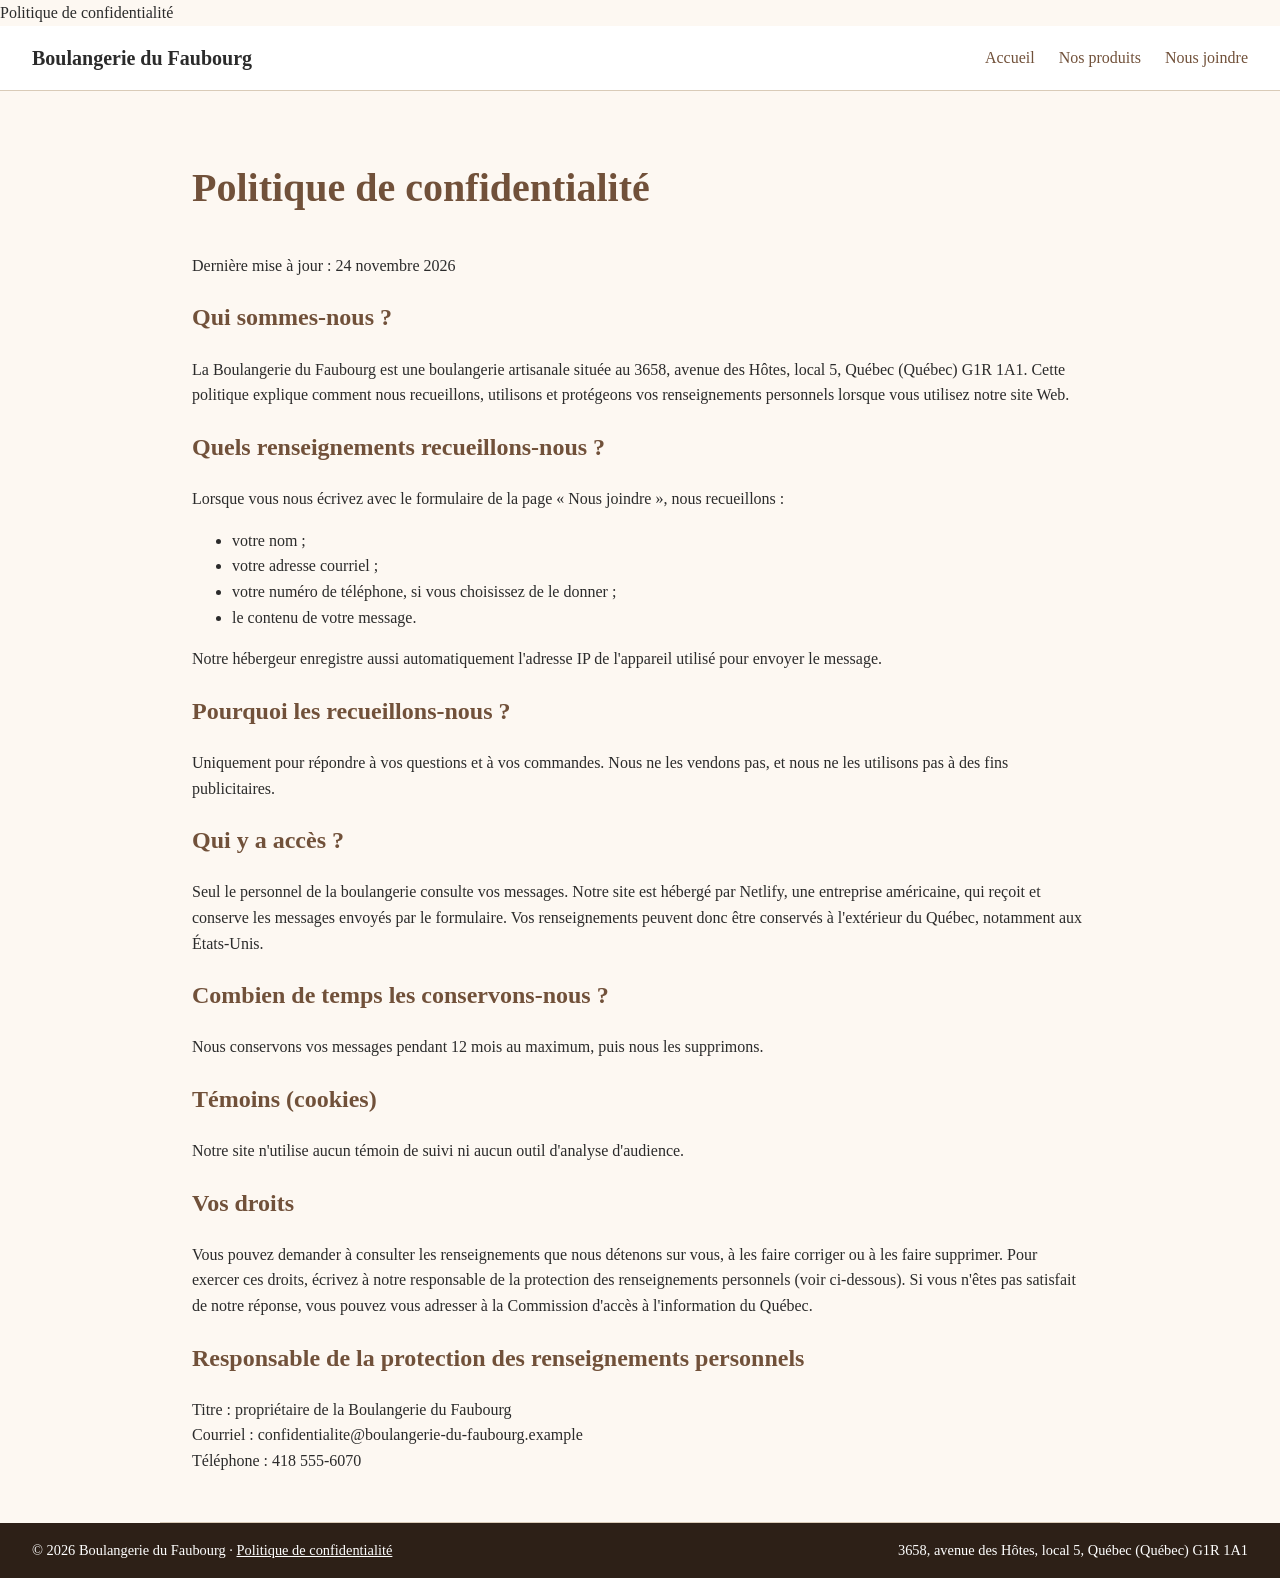
==== confidentialite.html @ 8bdb977d "Politique de confidentialité (Loi 25)" ====
<!DOCTYPE html>
<html lang="fr-CA">

<head>
    <meta charset="UTF-8">
    <meta name="viewport" content="width=device-width, initial-scale=1.0">
    <title>Politique de confidentialité | Boulangerie du Faubourg</title>
    <meta name="robots" content="noindex">
    Politique de confidentialité
    <link rel="stylesheet" href="style.css">
    <link rel="icon" href="favicon.svg" type="image/svg+xml">
</head>

<body>
    <header>
        <p><a href="index.html">Boulangerie du Faubourg</a></p>
        <nav>
            <ul>
                <li><a href="index.html">Accueil</a></li>
                <li><a href="produits.html">Nos produits</a></li>
                <li><a href="contact.html">Nous joindre</a></li>
            </ul>
        </nav>
    </header>

    <main>
        <section>
            <h1>Politique de confidentialité</h1>
            <p>Dernière mise à jour : 24 novembre 2026</p>

            <h2>Qui sommes-nous ?</h2>
            <p>La Boulangerie du Faubourg est une boulangerie artisanale située au 3658, avenue des Hôtes, local 5,
                Québec (Québec) G1R 1A1. Cette politique explique comment nous recueillons, utilisons et protégeons vos
                renseignements personnels lorsque vous utilisez notre site Web.</p>

            <h2>Quels renseignements recueillons-nous ?</h2>
            <p>Lorsque vous nous écrivez avec le formulaire de la page « Nous joindre », nous recueillons :</p>
            <ul>
                <li>votre nom ;</li>
                <li>votre adresse courriel ;</li>
                <li>votre numéro de téléphone, si vous choisissez de le donner ;</li>
                <li>le contenu de votre message.</li>
            </ul>
            <p>Notre hébergeur enregistre aussi automatiquement l'adresse IP de l'appareil utilisé pour envoyer le
                message.</p>

            <h2>Pourquoi les recueillons-nous ?</h2>
            <p>Uniquement pour répondre à vos questions et à vos commandes. Nous ne les vendons pas, et nous ne les
                utilisons pas à des fins publicitaires.</p>

            <h2>Qui y a accès ?</h2>
            <p>Seul le personnel de la boulangerie consulte vos messages. Notre site est hébergé par Netlify, une
                entreprise américaine, qui reçoit et conserve les messages envoyés par le formulaire. Vos renseignements
                peuvent donc être conservés à l'extérieur du Québec, notamment aux États-Unis.</p>

            <h2>Combien de temps les conservons-nous ?</h2>
            <p>Nous conservons vos messages pendant 12 mois au maximum, puis nous les supprimons.</p>

            <h2>Témoins (cookies)</h2>
            <p>Notre site n'utilise aucun témoin de suivi ni aucun outil d'analyse d'audience.</p>

            <h2>Vos droits</h2>
            <p>Vous pouvez demander à consulter les renseignements que nous détenons sur vous, à les faire corriger ou à
                les faire supprimer. Pour exercer ces droits, écrivez à notre responsable de la protection des
                renseignements personnels (voir ci-dessous). Si vous n'êtes pas satisfait de notre réponse, vous pouvez
                vous adresser à la Commission d'accès à l'information du Québec.</p>

            <h2>Responsable de la protection des renseignements personnels</h2>
            <p>Titre : propriétaire de la Boulangerie du Faubourg<br>
                Courriel : confidentialite@boulangerie-du-faubourg.example<br>
                Téléphone : 418 555-6070</p>
        </section>
    </main>

    <footer>
        <p>© 2026 Boulangerie du Faubourg · <a href="confidentialite.html">Politique de confidentialité</a></p>
        <p>3658, avenue des Hôtes, local 5, Québec (Québec) G1R 1A1</p>
    </footer>

</body>

</html>
---- style.css ----
*,
*::before,
*::after {
    box-sizing: border-box;
}

body {
    font-family: Georgia, serif;
    background-color: #FDF8F2;
    color: #2B2B2B;
    line-height: 1.6;
    margin: 0;
    min-height: 100vh;
    display: flex;
    flex-direction: column;

}

h1,
h2,
h3 {
    color: #71513a;
}

h1 {
    font-size: 1.75rem;
}

main {
    max-width: 60rem;
    margin: 0 auto;
    flex: 1;
    width: 100%;
}

img {
    max-width: 100%;
    height: auto;
}

.note {
    font-style: italic;
}

section {
    padding: 2rem;
    border-bottom: 1px solid #D9CBB8;
}

input,
textarea {
    display: block;
    width: 100%;
    padding: 0.5rem;
    margin-bottom: 1rem;
}

nav ul {
    display: flex;
    flex-wrap: wrap;
    justify-content: center;
    gap: 0.5rem 1.5rem;
    list-style: none;
    margin: 0;
    padding: 0;
}

nav a {
    color: #71513a;
    text-decoration: none;
}

nav a:hover {
    text-decoration: underline;
}

header {
    display: flex;
    flex-direction: column;
    align-items: center;
    gap: 0.75rem;
    padding: 1rem;
    background-color: #FFFFFF;
    border-bottom: 1px solid #D9CBB8;
}

header p {
    margin: 0;
    font-size: 1.25rem;
    font-weight: bold;
}

footer {
    display: flex;
    flex-direction: column;
    gap: 0.5rem;
    text-align: center;
    align-items: center;
    padding: 1rem 2rem;
    background-color: #2d2017;
    color: #FFFFFF;
}

footer p {
    margin: 0;
    font-size: 0.9rem;
}

.produits {
    display: grid;
    grid-template-columns: repeat(auto-fit, minmax(12rem, 1fr));
    gap: 1.5rem;
    list-style: none;
    padding: 0;
}

.carte {
    background-color: #FFFFFF;
    border: 1px solid #D9CBB8;
    border-radius: 8px;
    padding: 1.5rem;
}

.carte h2 {
    margin-top: 0;
    font-size: 1.25rem;
}

.prix {
    font-weight: bold;
    color: #71513a;
    margin-bottom: 0;
}

nav a[aria-current="page"] {
    font-weight: bold;
}

button {
    background-color: #71513a;
    color: #FFFFFF;
    border: none;
    border-radius: 8px;
    padding: 0.75rem 1.5rem;
    font-family: inherit;
    font-size: 1rem;
    cursor: pointer;
}

button:hover {
    background-color: #5a3f2c;
}

header p a {
    color: inherit;
    text-decoration: none;
}

main a {
    color: #71513a;
}

footer a {
    color: inherit;
}

@media (min-width: 60rem) {
    header {
        flex-direction: row;
        justify-content: space-between;
        padding: 1rem 2rem;
    }

    footer {
        flex-direction: row;
        justify-content: space-between;
        text-align: left;
    }

    h1 {
        font-size: 2.5rem;
    }
}
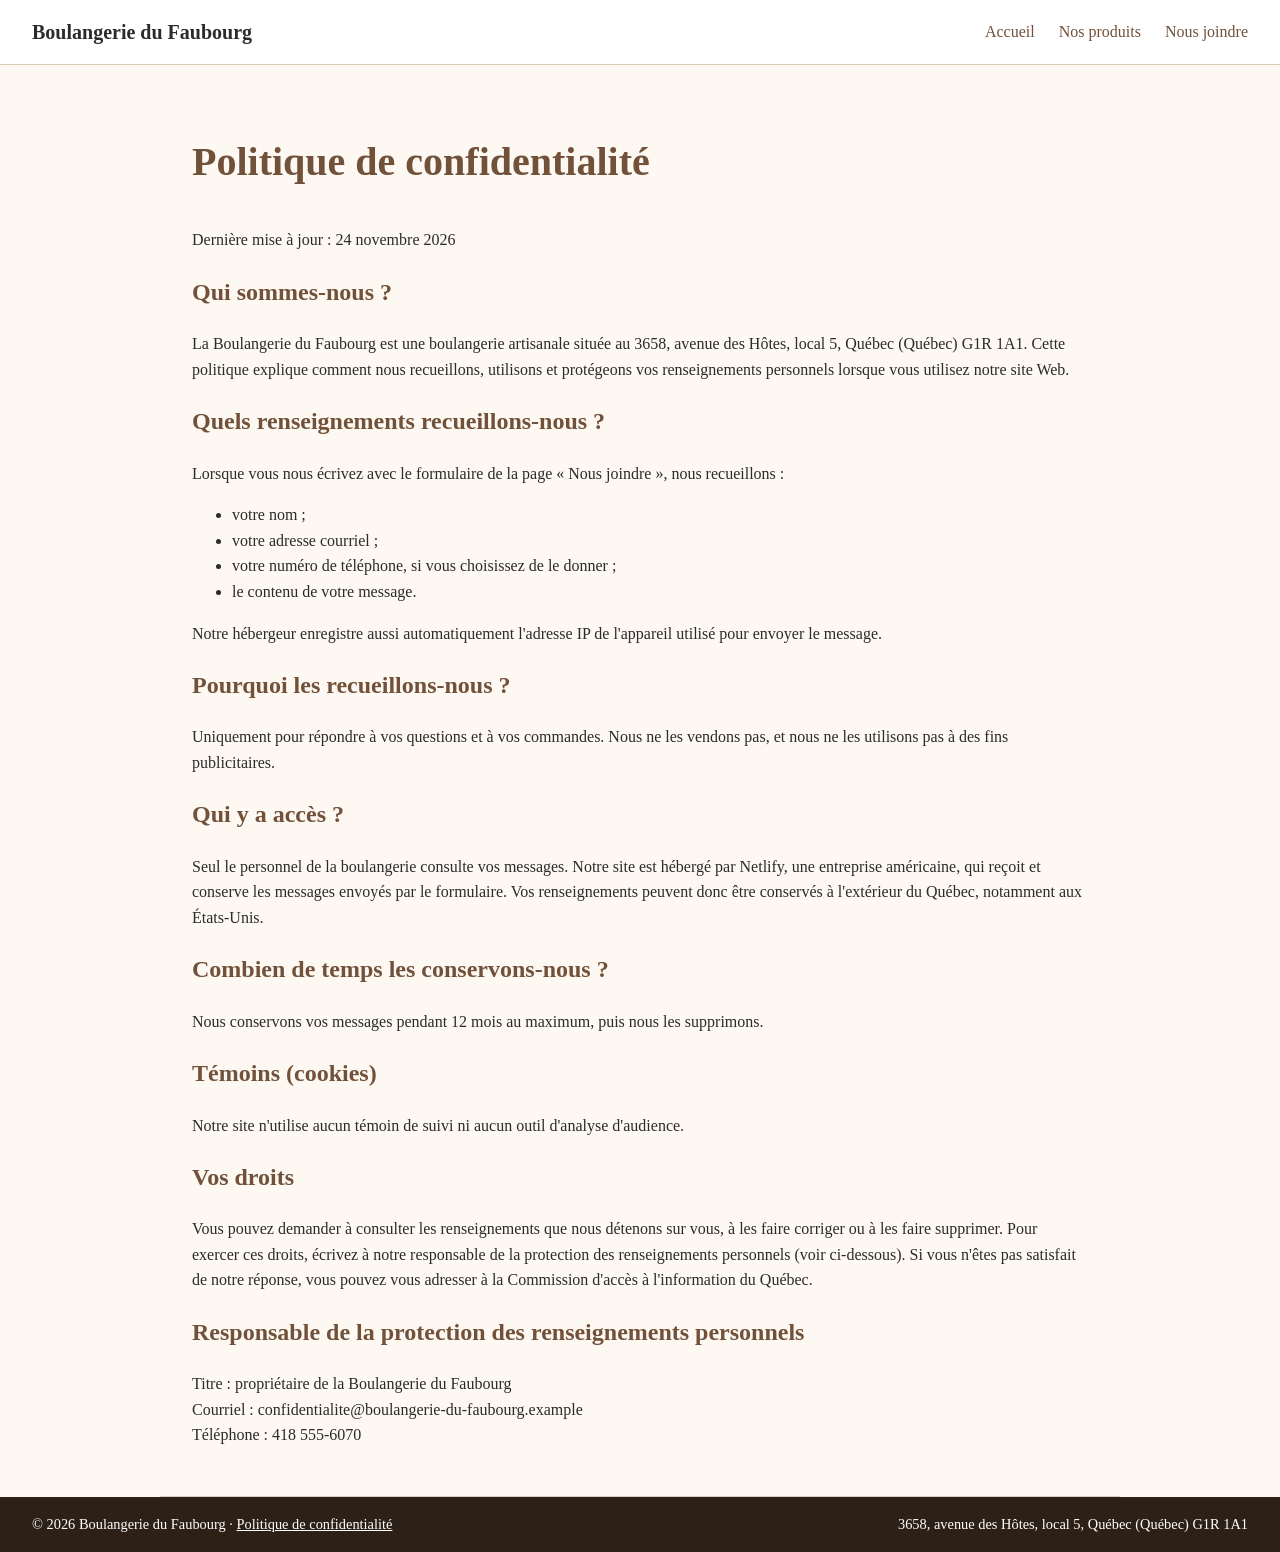
==== commit a67746e9: "Correction du titre de la page de confidentialité" ====
--- a/confidentialite.html
+++ b/confidentialite.html
@@ -6,7 +6,6 @@
     <meta name="viewport" content="width=device-width, initial-scale=1.0">
     <title>Politique de confidentialité | Boulangerie du Faubourg</title>
     <meta name="robots" content="noindex">
-    Politique de confidentialité
     <link rel="stylesheet" href="style.css">
     <link rel="icon" href="favicon.svg" type="image/svg+xml">
 </head>
